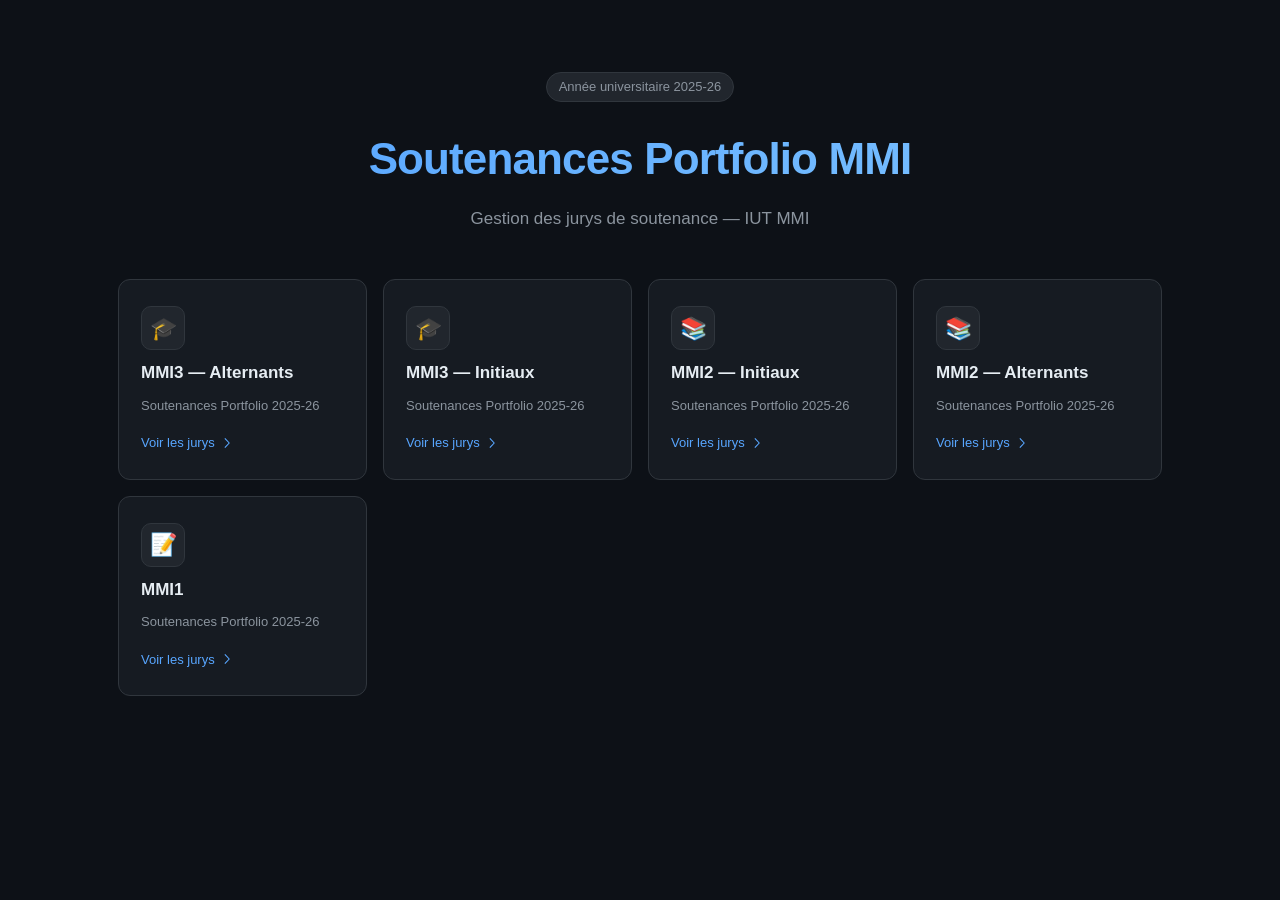
==== index.html @ 39e372f6 "feat: add MMI3 initial soutenances portfolio HTML and CSS files - Created mmi3_init.html for the MMI" ====
<!DOCTYPE html>
<html lang="fr">
<head>
<meta charset="UTF-8">
<meta name="viewport" content="width=device-width,initial-scale=1">
<title>Soutenances Portfolio MMI 2025-26</title>
<link rel="stylesheet" href="style.css">
</head>
<body>
<div class="hero">
  <div class="year-badge">Année universitaire 2025-26</div>
  <h1>Soutenances Portfolio MMI</h1>
  <p>Gestion des jurys de soutenance — IUT MMI</p>
</div>
<div class="index-grid">
  <a class="icard" href="mmi3_alt.html"><div class="icard-icon">🎓</div><h2>MMI3 — Alternants</h2><div class="icard-sub">Soutenances Portfolio 2025-26</div><div class="icard-arrow">Voir les jurys <svg width="14" height="14" viewBox="0 0 16 16" fill="currentColor"><path d="M6.22 3.22L10.94 8 6.22 12.78l.94.94L12.44 8 7.16 2.28l-.94.94z"/></svg></div></a>
  <a class="icard" href="mmi3_init.html"><div class="icard-icon">🎓</div><h2>MMI3 — Initiaux</h2><div class="icard-sub">Soutenances Portfolio 2025-26</div><div class="icard-arrow">Voir les jurys <svg width="14" height="14" viewBox="0 0 16 16" fill="currentColor"><path d="M6.22 3.22L10.94 8 6.22 12.78l.94.94L12.44 8 7.16 2.28l-.94.94z"/></svg></div></a>
  <a class="icard" href="mmi2_init.html"><div class="icard-icon">📚</div><h2>MMI2 — Initiaux</h2><div class="icard-sub">Soutenances Portfolio 2025-26</div><div class="icard-arrow">Voir les jurys <svg width="14" height="14" viewBox="0 0 16 16" fill="currentColor"><path d="M6.22 3.22L10.94 8 6.22 12.78l.94.94L12.44 8 7.16 2.28l-.94.94z"/></svg></div></a>
  <a class="icard" href="mmi2_alt.html"><div class="icard-icon">📚</div><h2>MMI2 — Alternants</h2><div class="icard-sub">Soutenances Portfolio 2025-26</div><div class="icard-arrow">Voir les jurys <svg width="14" height="14" viewBox="0 0 16 16" fill="currentColor"><path d="M6.22 3.22L10.94 8 6.22 12.78l.94.94L12.44 8 7.16 2.28l-.94.94z"/></svg></div></a>
  <a class="icard" href="mmi1.html"><div class="icard-icon">📝</div><h2>MMI1</h2><div class="icard-sub">Soutenances Portfolio 2025-26</div><div class="icard-arrow">Voir les jurys <svg width="14" height="14" viewBox="0 0 16 16" fill="currentColor"><path d="M6.22 3.22L10.94 8 6.22 12.78l.94.94L12.44 8 7.16 2.28l-.94.94z"/></svg></div></a>
</div>
<script src="app.js"></script>
</body>
</html>
---- style.css ----
:root{
  --bg:#0d1117;--surface:#161b22;--surface2:#21262d;--surface3:#2d333b;
  --border:#30363d;--accent:#58a6ff;--accent2:#79c0ff;
  --text:#e6edf3;--sub:#8b949e;--muted:#6e7681;
  --green:#3fb950;--green-bg:rgba(63,185,80,.15);--blue-bg:rgba(88,166,255,.15);
  --r:12px;--shadow:0 4px 20px rgba(0,0,0,.55);
}
*,::before,::after{box-sizing:border-box;margin:0;padding:0}
body{font-family:-apple-system,BlinkMacSystemFont,'Segoe UI',Roboto,sans-serif;
  background:var(--bg);color:var(--text);min-height:100vh;line-height:1.5}
a{text-decoration:none;color:inherit}

/* NAV */
.nav{position:sticky;top:0;z-index:100;background:rgba(13,17,23,.9);
  backdrop-filter:blur(12px);-webkit-backdrop-filter:blur(12px);
  border-bottom:1px solid var(--border);padding:0 28px;height:56px;
  display:flex;align-items:center;gap:16px}
.nav-back{display:flex;align-items:center;gap:6px;color:var(--accent);
  font-size:14px;padding:6px 12px;border-radius:6px;transition:background .15s;cursor:pointer}
.nav-back:hover{background:var(--surface2)}
.nav-back svg{width:16px;height:16px;flex-shrink:0}
.nav-title{font-weight:600;font-size:15px}
.nav-spacer{flex:1}
.pdf-btn{background:var(--accent);color:#0d1117;border:none;border-radius:6px;
  padding:7px 16px;font-size:13px;font-weight:600;cursor:pointer;
  display:flex;align-items:center;gap:7px;transition:opacity .15s}
.pdf-btn:hover{opacity:.85}
.pdf-btn svg{width:15px;height:15px;flex-shrink:0}
.save-btn{background:var(--surface2);color:var(--accent);border:1px solid var(--accent);
  border-radius:6px;padding:7px 16px;font-size:13px;font-weight:600;cursor:pointer;
  display:flex;align-items:center;gap:7px;transition:all .15s}
.save-btn:hover{background:var(--accent);color:#0d1117}
.save-btn svg{width:15px;height:15px;flex-shrink:0}

/* HERO */
.hero{padding:72px 28px 40px;text-align:center;max-width:860px;margin:0 auto}
.hero h1{font-size:clamp(26px,5vw,44px);font-weight:800;letter-spacing:-.02em;
  background:linear-gradient(135deg,var(--accent) 0%,var(--accent2) 100%);
  -webkit-background-clip:text;-webkit-text-fill-color:transparent;background-clip:text;
  margin-bottom:14px}
.hero p{color:var(--sub);font-size:17px;max-width:480px;margin:0 auto}
.year-badge{display:inline-block;margin-bottom:24px;padding:4px 12px;
  border-radius:20px;background:var(--surface2);border:1px solid var(--border);
  font-size:13px;color:var(--sub)}

/* INDEX GRID */
.index-grid{display:grid;grid-template-columns:repeat(auto-fill,minmax(220px,1fr));
  gap:16px;padding:8px 28px 80px;max-width:1100px;margin:0 auto}
.icard{background:var(--surface);border:1px solid var(--border);border-radius:var(--r);
  padding:26px 22px;display:flex;flex-direction:column;gap:10px;
  transition:all .2s;position:relative;overflow:hidden;cursor:pointer}
.icard::after{content:'';position:absolute;top:0;left:0;right:0;height:3px;
  background:linear-gradient(90deg,var(--accent),var(--accent2));opacity:0;transition:opacity .2s}
.icard:hover{background:var(--surface2);border-color:var(--accent);
  transform:translateY(-3px);box-shadow:var(--shadow)}
.icard:hover::after{opacity:1}
.icard-icon{width:44px;height:44px;border-radius:10px;background:var(--surface2);
  border:1px solid var(--border);display:flex;align-items:center;justify-content:center;font-size:22px}
.icard h2{font-size:17px;font-weight:700}
.icard-sub{color:var(--sub);font-size:13px}
.icard-arrow{margin-top:8px;color:var(--accent);font-size:13px;
  display:flex;align-items:center;gap:4px;font-weight:500}

/* PAGE HEADER */
.phdr{padding:36px 28px 20px;max-width:1400px;margin:0 auto}
.phdr h1{font-size:26px;font-weight:700;margin-bottom:4px}
.phdr-sub{color:var(--sub);font-size:14px}

/* SECTION */
.section{max-width:1400px;margin:0 auto 48px;padding:0 28px}
.sec-date{display:flex;align-items:center;gap:14px;margin-bottom:20px;padding-top:8px}
.sec-date h2{font-size:17px;font-weight:600;color:var(--accent);white-space:nowrap}
.sec-date::after{content:'';flex:1;height:1px;background:var(--border)}

/* JURY GRID */
.jgrid{display:grid;grid-template-columns:repeat(auto-fill,minmax(290px,1fr));gap:14px}

/* JURY CARD */
.jcard{background:var(--surface);border:1px solid var(--border);
  border-radius:var(--r);overflow:hidden}
.jcard-hdr{padding:12px 16px;background:var(--surface2);
  border-bottom:1px solid var(--border);display:flex;align-items:center;justify-content:space-between}
.jury-name{font-weight:700;font-size:14px;color:var(--text)}
.jury-date{font-size:12px;color:var(--sub)}
.jcard-meta{padding:10px 14px;border-bottom:1px solid var(--border);
  display:flex;flex-direction:column;gap:7px}
.mrow{display:flex;align-items:center;gap:8px;font-size:12px}
.mlbl{color:var(--muted);width:82px;flex-shrink:0;font-size:11px;
  text-transform:uppercase;letter-spacing:.4px}
.mval{color:var(--sub);font-style:italic}

/* SELECT */
.tselect{flex:1;background:var(--surface2);border:1px solid var(--border);
  border-radius:6px;color:var(--text);padding:5px 8px;font-size:12px;
  cursor:pointer;transition:border-color .15s;font-family:inherit}
.tselect:hover,.tselect:focus{border-color:var(--accent);outline:none}
.tselect option{background:var(--surface2);color:var(--text)}
.tselect.filled{border-color:rgba(88,166,255,.4);color:var(--accent2)}

/* STUDENTS TABLE */
.stable{width:100%;border-collapse:collapse;font-size:12.5px}
.stable th{padding:7px 12px;text-align:left;font-size:10.5px;font-weight:600;
  text-transform:uppercase;letter-spacing:.5px;color:var(--muted);
  background:var(--surface2);border-bottom:1px solid var(--border)}
.stable td{padding:7px 12px;border-bottom:1px solid rgba(48,54,61,.6)}
.stable tr:last-child td{border-bottom:none}
.stable tr:hover td{background:rgba(33,38,45,.5)}
.sname{font-weight:500}
.sname-empty{color:var(--muted);font-style:italic}
.badge{display:inline-block;padding:1px 7px;border-radius:4px;font-size:11px;font-weight:500}
.badge-crea{background:var(--blue-bg);color:var(--accent2)}
.badge-dweb{background:var(--green-bg);color:var(--green)}
.badge-other{background:var(--surface3);color:var(--sub)}
.badge-empty{color:var(--muted)}

/* GITHUB BUTTON */
.gh-btn{background:var(--surface2);color:var(--sub);border:1px solid var(--border);
  border-radius:6px;padding:7px 14px;font-size:13px;font-weight:600;cursor:pointer;
  display:flex;align-items:center;gap:7px;transition:all .15s}
.gh-btn:hover{border-color:var(--accent);color:var(--accent)}
.gh-btn--active{border-color:#3fb950;color:#3fb950}
.gh-btn--active:hover{background:rgba(63,185,80,.1)}

/* GITHUB MODAL */
.gh-modal-overlay{position:fixed;inset:0;background:rgba(0,0,0,.6);
  backdrop-filter:blur(4px);z-index:500;display:flex;align-items:center;
  justify-content:center;opacity:0;pointer-events:none;transition:opacity .2s}
.gh-modal-overlay.open{opacity:1;pointer-events:all}
.gh-modal{background:var(--surface);border:1px solid var(--border);border-radius:var(--r);
  width:min(520px,92vw);box-shadow:0 20px 60px rgba(0,0,0,.7);
  transform:translateY(16px);transition:transform .2s}
.gh-modal-overlay.open .gh-modal{transform:translateY(0)}
.gh-modal-hdr{padding:16px 20px;border-bottom:1px solid var(--border);
  display:flex;align-items:center;justify-content:space-between;
  font-weight:600;font-size:15px}
.gh-modal-close{background:none;border:none;color:var(--muted);cursor:pointer;
  font-size:16px;line-height:1;padding:4px 6px;border-radius:4px;transition:all .15s}
.gh-modal-close:hover{background:var(--surface2);color:var(--text)}
.gh-modal-body{padding:20px}
.gh-modal-desc{font-size:13px;color:var(--sub);margin-bottom:18px;line-height:1.6}
.gh-modal-desc code{background:var(--surface2);border:1px solid var(--border);
  border-radius:4px;padding:1px 6px;font-size:12px;color:var(--accent2)}
.gh-modal-desc strong{color:var(--text)}
.gh-form-group{display:flex;flex-direction:column;gap:6px;margin-bottom:14px}
.gh-form-row{display:grid;grid-template-columns:1fr 1fr;gap:12px}
.gh-label{font-size:12px;font-weight:600;color:var(--sub);text-transform:uppercase;letter-spacing:.4px}
.gh-hint{font-size:11px;font-weight:400;color:var(--muted);text-transform:none;letter-spacing:0}
.gh-input{background:var(--surface2);border:1px solid var(--border);border-radius:6px;
  color:var(--text);padding:8px 12px;font-size:13px;font-family:inherit;
  transition:border-color .15s;width:100%}
.gh-input:focus{outline:none;border-color:var(--accent)}
.gh-input::placeholder{color:var(--muted)}
.gh-status{margin-top:4px;padding:10px 14px;border-radius:6px;font-size:13px}
.gh-status--success{background:var(--green-bg);color:var(--green);border:1px solid rgba(63,185,80,.3)}
.gh-status--error{background:rgba(248,81,73,.12);color:#f85149;border:1px solid rgba(248,81,73,.3)}
.gh-status--info{background:var(--blue-bg);color:var(--accent);border:1px solid rgba(88,166,255,.3)}
.gh-modal-footer{padding:14px 20px;border-top:1px solid var(--border);
  display:flex;align-items:center;gap:10px}
.gh-btn-save{background:var(--accent);color:#0d1117;border:none;border-radius:6px;
  padding:8px 18px;font-size:13px;font-weight:600;cursor:pointer;transition:opacity .15s}
.gh-btn-save:hover{opacity:.85}
.gh-btn-test{background:var(--surface2);color:var(--text);border:1px solid var(--border);
  border-radius:6px;padding:8px 14px;font-size:13px;font-weight:500;cursor:pointer;transition:all .15s}
.gh-btn-test:hover{border-color:var(--accent);color:var(--accent)}
.gh-btn-clear{background:none;color:var(--muted);border:1px solid transparent;
  border-radius:6px;padding:8px 12px;font-size:13px;cursor:pointer;transition:all .15s}
.gh-btn-clear:hover{color:#f85149;border-color:rgba(248,81,73,.4)}

/* TOAST */
.toast{position:fixed;bottom:24px;right:24px;background:var(--surface2);
  border:1px solid var(--border);border-radius:8px;padding:12px 20px;
  font-size:13px;color:var(--text);box-shadow:var(--shadow);
  opacity:0;transform:translateY(8px);transition:all .3s;pointer-events:none;z-index:999}
.toast.show{opacity:1;transform:translateY(0)}

/* print-value spans (hidden in screen, shown in print) */
.print-val{display:none}

/* ── PRINT ── */
@media print{
  @page{size:A4 landscape;margin:12mm 10mm}

  body{background:#fff !important;color:#000 !important;font-size:10pt}
  .nav,.pdf-btn,.save-btn,.gh-btn,.gh-modal-overlay,.toast{display:none !important}
  .phdr{padding:0 0 8pt;page-break-after:avoid}
  .phdr h1{font-size:14pt;color:#000;font-weight:700}
  .phdr-sub{font-size:8pt;color:#555}

  .section{max-width:100%;padding:0;margin:0 0 14pt}
  .sec-date{margin-bottom:8pt;padding-top:4pt}
  .sec-date h2{font-size:11pt;color:#1a4a8a;font-weight:700}
  .sec-date::after{background:#ccc}

  .jgrid{display:grid;grid-template-columns:repeat(3,1fr);gap:8pt}

  .jcard{border:1pt solid #ccc;border-radius:4pt;break-inside:avoid;background:#fff}
  .jcard-hdr{background:#f0f4ff;border-bottom:1pt solid #ccc;padding:5pt 8pt}
  .jury-name{font-size:10pt;font-weight:700;color:#1a4a8a}
  .jury-date{font-size:7.5pt;color:#555}

  .jcard-meta{padding:5pt 8pt;border-bottom:1pt solid #eee;gap:4pt}
  .mrow{font-size:8pt}
  .mlbl{color:#666;font-size:7.5pt;width:70pt}
  .mval{color:#333}

  /* hide select, show span with value */
  .tselect{display:none !important}
  .print-val{display:inline !important;font-size:8.5pt;font-weight:600;color:#1a4a8a}
  .print-val:empty::before{content:"—";color:#aaa;font-weight:400}

  .stable{font-size:8pt}
  .stable th{background:#f5f5f5;color:#333;padding:4pt 7pt;font-size:7pt}
  .stable td{padding:4pt 7pt;border-bottom:1pt solid #eee;color:#000}
  .stable tr:last-child td{border-bottom:none}
  .stable tr:hover td{background:none}
  .sname{font-weight:600}
  .sname-empty{color:#aaa}
  .badge{border:1pt solid #ccc;background:none;color:#333;padding:0 4pt}
  .badge-empty{color:#aaa}

  a[href]::after{content:none}
}

@media(max-width:640px){
  .index-grid{grid-template-columns:1fr 1fr}
  .jgrid{grid-template-columns:1fr}
  .nav{padding:0 16px}
  .phdr,.section{padding-left:16px;padding-right:16px}
}
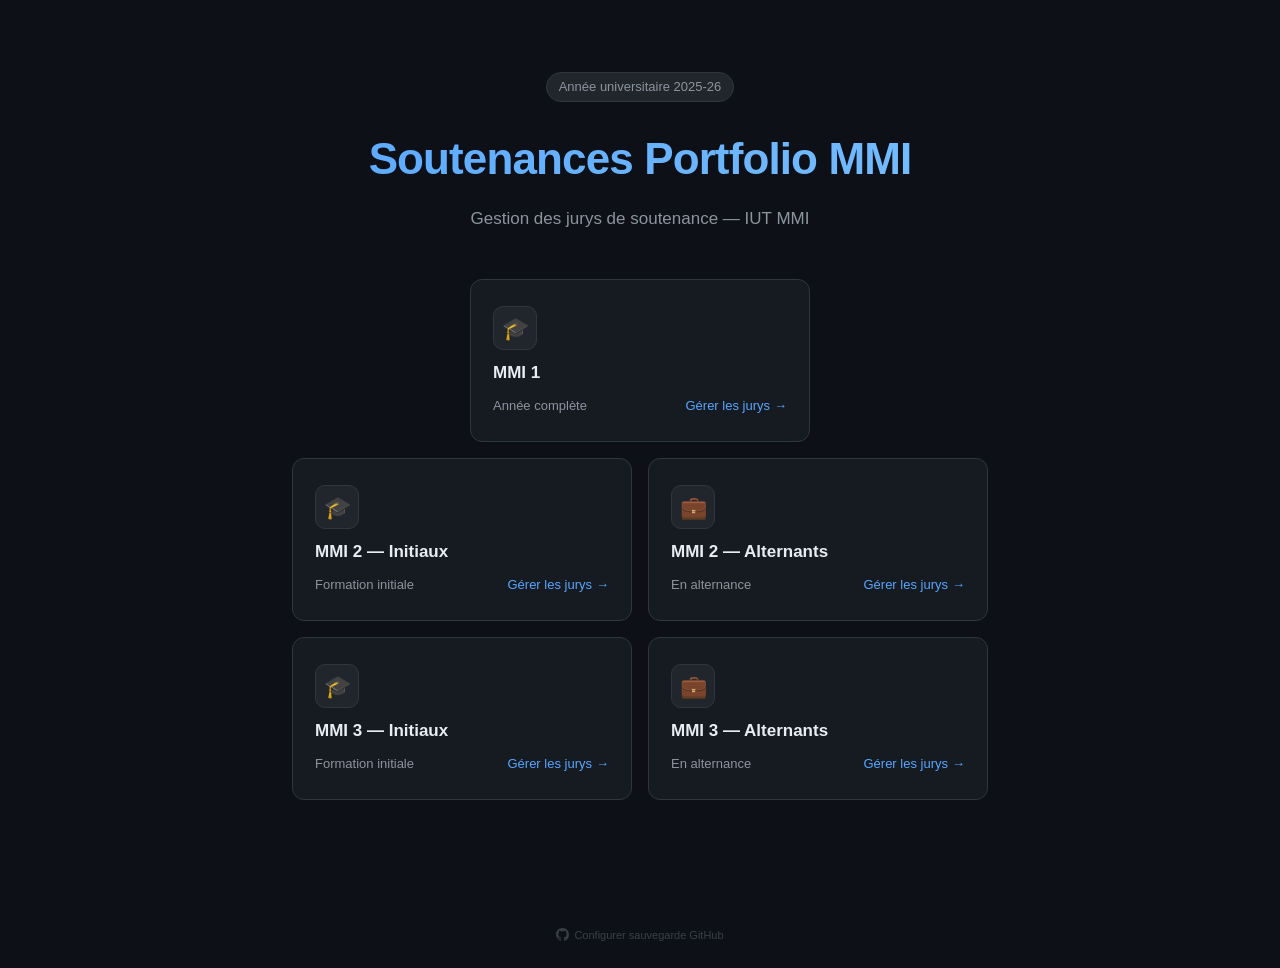
==== commit f15adf06: "feat: améliorer la mise en page de l'index avec un système de grille pour les cartes" ====
--- a/index.html
+++ b/index.html
@@ -1,24 +1,61 @@
-<!DOCTYPE html>
+<!doctype html>
 <html lang="fr">
-<head>
-<meta charset="UTF-8">
-<meta name="viewport" content="width=device-width,initial-scale=1">
-<title>Soutenances Portfolio MMI 2025-26</title>
-<link rel="stylesheet" href="style.css">
-</head>
-<body>
-<div class="hero">
-  <div class="year-badge">Année universitaire 2025-26</div>
-  <h1>Soutenances Portfolio MMI</h1>
-  <p>Gestion des jurys de soutenance — IUT MMI</p>
-</div>
-<div class="index-grid">
-  <a class="icard" href="mmi3_alt.html"><div class="icard-icon">🎓</div><h2>MMI3 — Alternants</h2><div class="icard-sub">Soutenances Portfolio 2025-26</div><div class="icard-arrow">Voir les jurys <svg width="14" height="14" viewBox="0 0 16 16" fill="currentColor"><path d="M6.22 3.22L10.94 8 6.22 12.78l.94.94L12.44 8 7.16 2.28l-.94.94z"/></svg></div></a>
-  <a class="icard" href="mmi3_init.html"><div class="icard-icon">🎓</div><h2>MMI3 — Initiaux</h2><div class="icard-sub">Soutenances Portfolio 2025-26</div><div class="icard-arrow">Voir les jurys <svg width="14" height="14" viewBox="0 0 16 16" fill="currentColor"><path d="M6.22 3.22L10.94 8 6.22 12.78l.94.94L12.44 8 7.16 2.28l-.94.94z"/></svg></div></a>
-  <a class="icard" href="mmi2_init.html"><div class="icard-icon">📚</div><h2>MMI2 — Initiaux</h2><div class="icard-sub">Soutenances Portfolio 2025-26</div><div class="icard-arrow">Voir les jurys <svg width="14" height="14" viewBox="0 0 16 16" fill="currentColor"><path d="M6.22 3.22L10.94 8 6.22 12.78l.94.94L12.44 8 7.16 2.28l-.94.94z"/></svg></div></a>
-  <a class="icard" href="mmi2_alt.html"><div class="icard-icon">📚</div><h2>MMI2 — Alternants</h2><div class="icard-sub">Soutenances Portfolio 2025-26</div><div class="icard-arrow">Voir les jurys <svg width="14" height="14" viewBox="0 0 16 16" fill="currentColor"><path d="M6.22 3.22L10.94 8 6.22 12.78l.94.94L12.44 8 7.16 2.28l-.94.94z"/></svg></div></a>
-  <a class="icard" href="mmi1.html"><div class="icard-icon">📝</div><h2>MMI1</h2><div class="icard-sub">Soutenances Portfolio 2025-26</div><div class="icard-arrow">Voir les jurys <svg width="14" height="14" viewBox="0 0 16 16" fill="currentColor"><path d="M6.22 3.22L10.94 8 6.22 12.78l.94.94L12.44 8 7.16 2.28l-.94.94z"/></svg></div></a>
-</div>
-<script src="app.js"></script>
-</body>
-</html>+  <head>
+    <meta charset="UTF-8" />
+    <meta name="viewport" content="width=device-width,initial-scale=1" />
+    <title>Soutenances Portfolio MMI 2025-26</title>
+    <link rel="stylesheet" href="style.css" />
+  </head>
+  <body>
+    <div class="hero">
+      <div class="year-badge">Année universitaire 2025-26</div>
+      <h1>Soutenances Portfolio MMI</h1>
+      <p>Gestion des jurys de soutenance — IUT MMI</p>
+    </div>
+    <div class="index-grid" style="display: block">
+      <!-- Ligne 1 : MMI 1 -->
+      <div class="index-row single">
+        <a href="mmi1.html" class="icard">
+          <div class="icard-icon">🎓</div>
+          <h2>MMI 1</h2>
+          <div class="icard-sub">Année complète</div>
+          <div class="icard-arrow">Gérer les jurys <span>→</span></div>
+        </a>
+      </div>
+
+      <!-- Ligne 2 : MMI 2 Initiaux & Alternants -->
+      <div class="index-row">
+        <a href="mmi2_init.html" class="icard">
+          <div class="icard-icon">🎓</div>
+          <h2>MMI 2 — Initiaux</h2>
+          <div class="icard-sub">Formation initiale</div>
+          <div class="icard-arrow">Gérer les jurys <span>→</span></div>
+        </a>
+        <a href="mmi2_alt.html" class="icard">
+          <div class="icard-icon">💼</div>
+          <h2>MMI 2 — Alternants</h2>
+          <div class="icard-sub">En alternance</div>
+          <div class="icard-arrow">Gérer les jurys <span>→</span></div>
+        </a>
+      </div>
+
+      <!-- Ligne 3 : MMI 3 Initiaux & Alternants -->
+      <div class="index-row">
+        <a href="mmi3_init.html" class="icard">
+          <div class="icard-icon">🎓</div>
+          <h2>MMI 3 — Initiaux</h2>
+          <div class="icard-sub">Formation initiale</div>
+          <div class="icard-arrow">Gérer les jurys <span>→</span></div>
+        </a>
+        <a href="mmi3_alt.html" class="icard">
+          <div class="icard-icon">💼</div>
+          <h2>MMI 3 — Alternants</h2>
+          <div class="icard-sub">En alternance</div>
+          <div class="icard-arrow">Gérer les jurys <span>→</span></div>
+        </a>
+      </div>
+    </div>
+
+    <script src="app.js"></script>
+  </body>
+</html>
--- a/style.css
+++ b/style.css
@@ -1,229 +1,849 @@
-:root{
-  --bg:#0d1117;--surface:#161b22;--surface2:#21262d;--surface3:#2d333b;
-  --border:#30363d;--accent:#58a6ff;--accent2:#79c0ff;
-  --text:#e6edf3;--sub:#8b949e;--muted:#6e7681;
-  --green:#3fb950;--green-bg:rgba(63,185,80,.15);--blue-bg:rgba(88,166,255,.15);
-  --r:12px;--shadow:0 4px 20px rgba(0,0,0,.55);
-}
-*,::before,::after{box-sizing:border-box;margin:0;padding:0}
-body{font-family:-apple-system,BlinkMacSystemFont,'Segoe UI',Roboto,sans-serif;
-  background:var(--bg);color:var(--text);min-height:100vh;line-height:1.5}
-a{text-decoration:none;color:inherit}
+:root {
+  --bg: #0d1117;
+  --surface: #161b22;
+  --surface2: #21262d;
+  --surface3: #2d333b;
+  --border: #30363d;
+  --accent: #58a6ff;
+  --accent2: #79c0ff;
+  --text: #e6edf3;
+  --sub: #8b949e;
+  --muted: #6e7681;
+  --green: #3fb950;
+  --green-bg: rgba(63, 185, 80, 0.15);
+  --blue-bg: rgba(88, 166, 255, 0.15);
+  --r: 12px;
+  --shadow: 0 4px 20px rgba(0, 0, 0, 0.55);
+}
+*,
+::before,
+::after {
+  box-sizing: border-box;
+  margin: 0;
+  padding: 0;
+}
+body {
+  font-family:
+    -apple-system, BlinkMacSystemFont, "Segoe UI", Roboto, sans-serif;
+  background: var(--bg);
+  color: var(--text);
+  min-height: 100vh;
+  line-height: 1.5;
+}
+a {
+  text-decoration: none;
+  color: inherit;
+}
 
 /* NAV */
-.nav{position:sticky;top:0;z-index:100;background:rgba(13,17,23,.9);
-  backdrop-filter:blur(12px);-webkit-backdrop-filter:blur(12px);
-  border-bottom:1px solid var(--border);padding:0 28px;height:56px;
-  display:flex;align-items:center;gap:16px}
-.nav-back{display:flex;align-items:center;gap:6px;color:var(--accent);
-  font-size:14px;padding:6px 12px;border-radius:6px;transition:background .15s;cursor:pointer}
-.nav-back:hover{background:var(--surface2)}
-.nav-back svg{width:16px;height:16px;flex-shrink:0}
-.nav-title{font-weight:600;font-size:15px}
-.nav-spacer{flex:1}
-.pdf-btn{background:var(--accent);color:#0d1117;border:none;border-radius:6px;
-  padding:7px 16px;font-size:13px;font-weight:600;cursor:pointer;
-  display:flex;align-items:center;gap:7px;transition:opacity .15s}
-.pdf-btn:hover{opacity:.85}
-.pdf-btn svg{width:15px;height:15px;flex-shrink:0}
-.save-btn{background:var(--surface2);color:var(--accent);border:1px solid var(--accent);
-  border-radius:6px;padding:7px 16px;font-size:13px;font-weight:600;cursor:pointer;
-  display:flex;align-items:center;gap:7px;transition:all .15s}
-.save-btn:hover{background:var(--accent);color:#0d1117}
-.save-btn svg{width:15px;height:15px;flex-shrink:0}
+.nav {
+  position: sticky;
+  top: 0;
+  z-index: 100;
+  background: rgba(13, 17, 23, 0.9);
+  backdrop-filter: blur(12px);
+  -webkit-backdrop-filter: blur(12px);
+  border-bottom: 1px solid var(--border);
+  padding: 0 28px;
+  height: 56px;
+  display: flex;
+  align-items: center;
+  gap: 16px;
+}
+.nav-back {
+  display: flex;
+  align-items: center;
+  gap: 6px;
+  color: var(--accent);
+  font-size: 14px;
+  padding: 6px 12px;
+  border-radius: 6px;
+  transition: background 0.15s;
+  cursor: pointer;
+}
+.nav-back:hover {
+  background: var(--surface2);
+}
+.nav-back svg {
+  width: 16px;
+  height: 16px;
+  flex-shrink: 0;
+}
+.nav-title {
+  font-weight: 600;
+  font-size: 15px;
+}
+.nav-spacer {
+  flex: 1;
+}
+.pdf-btn {
+  background: var(--accent);
+  color: #0d1117;
+  border: none;
+  border-radius: 6px;
+  padding: 7px 16px;
+  font-size: 13px;
+  font-weight: 600;
+  cursor: pointer;
+  display: flex;
+  align-items: center;
+  gap: 7px;
+  transition: opacity 0.15s;
+}
+.pdf-btn:hover {
+  opacity: 0.85;
+}
+.pdf-btn svg {
+  width: 15px;
+  height: 15px;
+  flex-shrink: 0;
+}
+.save-btn {
+  background: var(--surface2);
+  color: var(--accent);
+  border: 1px solid var(--accent);
+  border-radius: 6px;
+  padding: 7px 16px;
+  font-size: 13px;
+  font-weight: 600;
+  cursor: pointer;
+  display: flex;
+  align-items: center;
+  gap: 7px;
+  transition: all 0.15s;
+}
+.save-btn:hover {
+  background: var(--accent);
+  color: #0d1117;
+}
+.save-btn svg {
+  width: 15px;
+  height: 15px;
+  flex-shrink: 0;
+}
 
 /* HERO */
-.hero{padding:72px 28px 40px;text-align:center;max-width:860px;margin:0 auto}
-.hero h1{font-size:clamp(26px,5vw,44px);font-weight:800;letter-spacing:-.02em;
-  background:linear-gradient(135deg,var(--accent) 0%,var(--accent2) 100%);
-  -webkit-background-clip:text;-webkit-text-fill-color:transparent;background-clip:text;
-  margin-bottom:14px}
-.hero p{color:var(--sub);font-size:17px;max-width:480px;margin:0 auto}
-.year-badge{display:inline-block;margin-bottom:24px;padding:4px 12px;
-  border-radius:20px;background:var(--surface2);border:1px solid var(--border);
-  font-size:13px;color:var(--sub)}
+.hero {
+  padding: 72px 28px 40px;
+  text-align: center;
+  max-width: 860px;
+  margin: 0 auto;
+}
+.hero h1 {
+  font-size: clamp(26px, 5vw, 44px);
+  font-weight: 800;
+  letter-spacing: -0.02em;
+  background: linear-gradient(135deg, var(--accent) 0%, var(--accent2) 100%);
+  -webkit-background-clip: text;
+  -webkit-text-fill-color: transparent;
+  background-clip: text;
+  margin-bottom: 14px;
+}
+.hero p {
+  color: var(--sub);
+  font-size: 17px;
+  max-width: 480px;
+  margin: 0 auto;
+}
+.year-badge {
+  display: inline-block;
+  margin-bottom: 24px;
+  padding: 4px 12px;
+  border-radius: 20px;
+  background: var(--surface2);
+  border: 1px solid var(--border);
+  font-size: 13px;
+  color: var(--sub);
+}
 
 /* INDEX GRID */
-.index-grid{display:grid;grid-template-columns:repeat(auto-fill,minmax(220px,1fr));
-  gap:16px;padding:8px 28px 80px;max-width:1100px;margin:0 auto}
-.icard{background:var(--surface);border:1px solid var(--border);border-radius:var(--r);
-  padding:26px 22px;display:flex;flex-direction:column;gap:10px;
-  transition:all .2s;position:relative;overflow:hidden;cursor:pointer}
-.icard::after{content:'';position:absolute;top:0;left:0;right:0;height:3px;
-  background:linear-gradient(90deg,var(--accent),var(--accent2));opacity:0;transition:opacity .2s}
-.icard:hover{background:var(--surface2);border-color:var(--accent);
-  transform:translateY(-3px);box-shadow:var(--shadow)}
-.icard:hover::after{opacity:1}
-.icard-icon{width:44px;height:44px;border-radius:10px;background:var(--surface2);
-  border:1px solid var(--border);display:flex;align-items:center;justify-content:center;font-size:22px}
-.icard h2{font-size:17px;font-weight:700}
-.icard-sub{color:var(--sub);font-size:13px}
-.icard-arrow{margin-top:8px;color:var(--accent);font-size:13px;
-  display:flex;align-items:center;gap:4px;font-weight:500}
+.index-grid {
+  display: grid;
+  grid-template-columns: repeat(auto-fill, minmax(220px, 1fr));
+  gap: 16px;
+  padding: 8px 28px 80px;
+  max-width: 1100px;
+  margin: 0 auto;
+}
+.index-row {
+  display: grid;
+  grid-template-columns: repeat(auto-fit, minmax(220px, 340px));
+  justify-content: center;
+  gap: 16px;
+  margin-bottom: 16px;
+}
+.index-row.single {
+  grid-template-columns: minmax(220px, 340px);
+}
+.icard {
+  background: var(--surface);
+  border: 1px solid var(--border);
+  border-radius: var(--r);
+  padding: 26px 22px;
+  display: flex;
+  flex-direction: column;
+  gap: 10px;
+  transition: all 0.2s;
+  position: relative;
+  overflow: hidden;
+  cursor: pointer;
+}
+.icard::after {
+  content: "";
+  position: absolute;
+  top: 0;
+  left: 0;
+  right: 0;
+  height: 3px;
+  background: linear-gradient(90deg, var(--accent), var(--accent2));
+  opacity: 0;
+  transition: opacity 0.2s;
+}
+.icard:hover {
+  background: var(--surface2);
+  border-color: var(--accent);
+  transform: translateY(-3px);
+  box-shadow: var(--shadow);
+}
+.icard:hover::after {
+  opacity: 1;
+}
+.icard-icon {
+  width: 44px;
+  height: 44px;
+  border-radius: 10px;
+  background: var(--surface2);
+  border: 1px solid var(--border);
+  display: flex;
+  align-items: center;
+  justify-content: center;
+  font-size: 22px;
+}
+.icard h2 {
+  font-size: 17px;
+  font-weight: 700;
+}
+.icard-sub {
+  color: var(--sub);
+  font-size: 13px;
+}
+.icard-arrow {
+  position: absolute;
+  bottom: 26px;
+  right: 22px;
+  color: var(--accent);
+  font-size: 13px;
+  display: flex;
+  align-items: center;
+  gap: 4px;
+  font-weight: 500;
+}
 
 /* PAGE HEADER */
-.phdr{padding:36px 28px 20px;max-width:1400px;margin:0 auto}
-.phdr h1{font-size:26px;font-weight:700;margin-bottom:4px}
-.phdr-sub{color:var(--sub);font-size:14px}
+.phdr {
+  padding: 36px 28px 20px;
+  max-width: 1400px;
+  margin: 0 auto;
+}
+.phdr h1 {
+  font-size: 26px;
+  font-weight: 700;
+  margin-bottom: 4px;
+}
+.phdr-sub {
+  color: var(--sub);
+  font-size: 14px;
+}
 
 /* SECTION */
-.section{max-width:1400px;margin:0 auto 48px;padding:0 28px}
-.sec-date{display:flex;align-items:center;gap:14px;margin-bottom:20px;padding-top:8px}
-.sec-date h2{font-size:17px;font-weight:600;color:var(--accent);white-space:nowrap}
-.sec-date::after{content:'';flex:1;height:1px;background:var(--border)}
+.section {
+  max-width: 1400px;
+  margin: 0 auto 48px;
+  padding: 0 28px;
+}
+.sec-date {
+  display: flex;
+  align-items: center;
+  gap: 14px;
+  margin-bottom: 20px;
+  padding-top: 8px;
+}
+.sec-date h2 {
+  font-size: 17px;
+  font-weight: 600;
+  color: var(--accent);
+  white-space: nowrap;
+}
+.sec-date::after {
+  content: "";
+  flex: 1;
+  height: 1px;
+  background: var(--border);
+}
 
 /* JURY GRID */
-.jgrid{display:grid;grid-template-columns:repeat(auto-fill,minmax(290px,1fr));gap:14px}
+.jgrid {
+  display: grid;
+  grid-template-columns: repeat(auto-fill, minmax(290px, 1fr));
+  gap: 14px;
+}
 
 /* JURY CARD */
-.jcard{background:var(--surface);border:1px solid var(--border);
-  border-radius:var(--r);overflow:hidden}
-.jcard-hdr{padding:12px 16px;background:var(--surface2);
-  border-bottom:1px solid var(--border);display:flex;align-items:center;justify-content:space-between}
-.jury-name{font-weight:700;font-size:14px;color:var(--text)}
-.jury-date{font-size:12px;color:var(--sub)}
-.jcard-meta{padding:10px 14px;border-bottom:1px solid var(--border);
-  display:flex;flex-direction:column;gap:7px}
-.mrow{display:flex;align-items:center;gap:8px;font-size:12px}
-.mlbl{color:var(--muted);width:82px;flex-shrink:0;font-size:11px;
-  text-transform:uppercase;letter-spacing:.4px}
-.mval{color:var(--sub);font-style:italic}
+.jcard {
+  background: var(--surface);
+  border: 1px solid var(--border);
+  border-radius: var(--r);
+  overflow: hidden;
+}
+.jcard-hdr {
+  padding: 12px 16px;
+  background: var(--surface2);
+  border-bottom: 1px solid var(--border);
+  display: flex;
+  align-items: center;
+  justify-content: space-between;
+}
+.jury-name {
+  font-weight: 700;
+  font-size: 14px;
+  color: var(--text);
+}
+.jury-date {
+  font-size: 12px;
+  color: var(--sub);
+}
+.jcard-meta {
+  padding: 10px 14px;
+  border-bottom: 1px solid var(--border);
+  display: flex;
+  flex-direction: column;
+  gap: 7px;
+}
+.mrow {
+  display: flex;
+  align-items: center;
+  gap: 8px;
+  font-size: 12px;
+}
+.mlbl {
+  color: var(--muted);
+  width: 82px;
+  flex-shrink: 0;
+  font-size: 11px;
+  text-transform: uppercase;
+  letter-spacing: 0.4px;
+}
+.mval {
+  color: var(--sub);
+  font-style: italic;
+}
 
 /* SELECT */
-.tselect{flex:1;background:var(--surface2);border:1px solid var(--border);
-  border-radius:6px;color:var(--text);padding:5px 8px;font-size:12px;
-  cursor:pointer;transition:border-color .15s;font-family:inherit}
-.tselect:hover,.tselect:focus{border-color:var(--accent);outline:none}
-.tselect option{background:var(--surface2);color:var(--text)}
-.tselect.filled{border-color:rgba(88,166,255,.4);color:var(--accent2)}
+.tselect {
+  flex: 1;
+  background: var(--surface2);
+  border: 1px solid var(--border);
+  border-radius: 6px;
+  color: var(--text);
+  padding: 5px 8px;
+  font-size: 12px;
+  cursor: pointer;
+  transition: border-color 0.15s;
+  font-family: inherit;
+}
+.tselect:hover,
+.tselect:focus {
+  border-color: var(--accent);
+  outline: none;
+}
+.tselect option {
+  background: var(--surface2);
+  color: var(--text);
+}
+.tselect.filled {
+  border-color: rgba(88, 166, 255, 0.4);
+  color: var(--accent2);
+}
 
 /* STUDENTS TABLE */
-.stable{width:100%;border-collapse:collapse;font-size:12.5px}
-.stable th{padding:7px 12px;text-align:left;font-size:10.5px;font-weight:600;
-  text-transform:uppercase;letter-spacing:.5px;color:var(--muted);
-  background:var(--surface2);border-bottom:1px solid var(--border)}
-.stable td{padding:7px 12px;border-bottom:1px solid rgba(48,54,61,.6)}
-.stable tr:last-child td{border-bottom:none}
-.stable tr:hover td{background:rgba(33,38,45,.5)}
-.sname{font-weight:500}
-.sname-empty{color:var(--muted);font-style:italic}
-.badge{display:inline-block;padding:1px 7px;border-radius:4px;font-size:11px;font-weight:500}
-.badge-crea{background:var(--blue-bg);color:var(--accent2)}
-.badge-dweb{background:var(--green-bg);color:var(--green)}
-.badge-other{background:var(--surface3);color:var(--sub)}
-.badge-empty{color:var(--muted)}
-
-/* GITHUB BUTTON */
-.gh-btn{background:var(--surface2);color:var(--sub);border:1px solid var(--border);
-  border-radius:6px;padding:7px 14px;font-size:13px;font-weight:600;cursor:pointer;
-  display:flex;align-items:center;gap:7px;transition:all .15s}
-.gh-btn:hover{border-color:var(--accent);color:var(--accent)}
-.gh-btn--active{border-color:#3fb950;color:#3fb950}
-.gh-btn--active:hover{background:rgba(63,185,80,.1)}
+.stable {
+  width: 100%;
+  border-collapse: collapse;
+  font-size: 12.5px;
+}
+.stable th {
+  padding: 7px 12px;
+  text-align: left;
+  font-size: 10.5px;
+  font-weight: 600;
+  text-transform: uppercase;
+  letter-spacing: 0.5px;
+  color: var(--muted);
+  background: var(--surface2);
+  border-bottom: 1px solid var(--border);
+}
+.stable td {
+  padding: 7px 12px;
+  border-bottom: 1px solid rgba(48, 54, 61, 0.6);
+}
+.stable tr:last-child td {
+  border-bottom: none;
+}
+.stable tr:hover td {
+  background: rgba(33, 38, 45, 0.5);
+}
+.sname {
+  font-weight: 500;
+}
+.sname-empty {
+  color: var(--muted);
+  font-style: italic;
+}
+.badge {
+  display: inline-block;
+  padding: 1px 7px;
+  border-radius: 4px;
+  font-size: 11px;
+  font-weight: 500;
+}
+.badge-crea {
+  background: var(--blue-bg);
+  color: var(--accent2);
+}
+.badge-dweb {
+  background: var(--green-bg);
+  color: var(--green);
+}
+.badge-other {
+  background: var(--surface3);
+  color: var(--sub);
+}
+.badge-empty {
+  color: var(--muted);
+}
+
+/* GITHUB FOOTER LINK */
+.gh-footer {
+  text-align: center;
+  padding: 28px 0 20px;
+}
+.gh-footer-link {
+  background: none;
+  border: none;
+  color: var(--muted);
+  font-size: 11px;
+  cursor: pointer;
+  display: inline-flex;
+  align-items: center;
+  gap: 5px;
+  opacity: 0.45;
+  transition: opacity 0.2s;
+  font-family: inherit;
+}
+.gh-footer-link:hover {
+  opacity: 1;
+}
+.gh-footer-link--active {
+  color: var(--green);
+  opacity: 0.55;
+}
+.gh-footer-link--active:hover {
+  opacity: 1;
+}
 
 /* GITHUB MODAL */
-.gh-modal-overlay{position:fixed;inset:0;background:rgba(0,0,0,.6);
-  backdrop-filter:blur(4px);z-index:500;display:flex;align-items:center;
-  justify-content:center;opacity:0;pointer-events:none;transition:opacity .2s}
-.gh-modal-overlay.open{opacity:1;pointer-events:all}
-.gh-modal{background:var(--surface);border:1px solid var(--border);border-radius:var(--r);
-  width:min(520px,92vw);box-shadow:0 20px 60px rgba(0,0,0,.7);
-  transform:translateY(16px);transition:transform .2s}
-.gh-modal-overlay.open .gh-modal{transform:translateY(0)}
-.gh-modal-hdr{padding:16px 20px;border-bottom:1px solid var(--border);
-  display:flex;align-items:center;justify-content:space-between;
-  font-weight:600;font-size:15px}
-.gh-modal-close{background:none;border:none;color:var(--muted);cursor:pointer;
-  font-size:16px;line-height:1;padding:4px 6px;border-radius:4px;transition:all .15s}
-.gh-modal-close:hover{background:var(--surface2);color:var(--text)}
-.gh-modal-body{padding:20px}
-.gh-modal-desc{font-size:13px;color:var(--sub);margin-bottom:18px;line-height:1.6}
-.gh-modal-desc code{background:var(--surface2);border:1px solid var(--border);
-  border-radius:4px;padding:1px 6px;font-size:12px;color:var(--accent2)}
-.gh-modal-desc strong{color:var(--text)}
-.gh-form-group{display:flex;flex-direction:column;gap:6px;margin-bottom:14px}
-.gh-form-row{display:grid;grid-template-columns:1fr 1fr;gap:12px}
-.gh-label{font-size:12px;font-weight:600;color:var(--sub);text-transform:uppercase;letter-spacing:.4px}
-.gh-hint{font-size:11px;font-weight:400;color:var(--muted);text-transform:none;letter-spacing:0}
-.gh-input{background:var(--surface2);border:1px solid var(--border);border-radius:6px;
-  color:var(--text);padding:8px 12px;font-size:13px;font-family:inherit;
-  transition:border-color .15s;width:100%}
-.gh-input:focus{outline:none;border-color:var(--accent)}
-.gh-input::placeholder{color:var(--muted)}
-.gh-status{margin-top:4px;padding:10px 14px;border-radius:6px;font-size:13px}
-.gh-status--success{background:var(--green-bg);color:var(--green);border:1px solid rgba(63,185,80,.3)}
-.gh-status--error{background:rgba(248,81,73,.12);color:#f85149;border:1px solid rgba(248,81,73,.3)}
-.gh-status--info{background:var(--blue-bg);color:var(--accent);border:1px solid rgba(88,166,255,.3)}
-.gh-modal-footer{padding:14px 20px;border-top:1px solid var(--border);
-  display:flex;align-items:center;gap:10px}
-.gh-btn-save{background:var(--accent);color:#0d1117;border:none;border-radius:6px;
-  padding:8px 18px;font-size:13px;font-weight:600;cursor:pointer;transition:opacity .15s}
-.gh-btn-save:hover{opacity:.85}
-.gh-btn-test{background:var(--surface2);color:var(--text);border:1px solid var(--border);
-  border-radius:6px;padding:8px 14px;font-size:13px;font-weight:500;cursor:pointer;transition:all .15s}
-.gh-btn-test:hover{border-color:var(--accent);color:var(--accent)}
-.gh-btn-clear{background:none;color:var(--muted);border:1px solid transparent;
-  border-radius:6px;padding:8px 12px;font-size:13px;cursor:pointer;transition:all .15s}
-.gh-btn-clear:hover{color:#f85149;border-color:rgba(248,81,73,.4)}
+.gh-modal-overlay {
+  position: fixed;
+  inset: 0;
+  background: rgba(0, 0, 0, 0.6);
+  backdrop-filter: blur(4px);
+  z-index: 500;
+  display: flex;
+  align-items: center;
+  justify-content: center;
+  opacity: 0;
+  pointer-events: none;
+  transition: opacity 0.2s;
+}
+.gh-modal-overlay.open {
+  opacity: 1;
+  pointer-events: all;
+}
+.gh-modal {
+  background: var(--surface);
+  border: 1px solid var(--border);
+  border-radius: var(--r);
+  width: min(520px, 92vw);
+  box-shadow: 0 20px 60px rgba(0, 0, 0, 0.7);
+  transform: translateY(16px);
+  transition: transform 0.2s;
+}
+.gh-modal-overlay.open .gh-modal {
+  transform: translateY(0);
+}
+.gh-modal-hdr {
+  padding: 16px 20px;
+  border-bottom: 1px solid var(--border);
+  display: flex;
+  align-items: center;
+  justify-content: space-between;
+  font-weight: 600;
+  font-size: 15px;
+}
+.gh-modal-close {
+  background: none;
+  border: none;
+  color: var(--muted);
+  cursor: pointer;
+  font-size: 16px;
+  line-height: 1;
+  padding: 4px 6px;
+  border-radius: 4px;
+  transition: all 0.15s;
+}
+.gh-modal-close:hover {
+  background: var(--surface2);
+  color: var(--text);
+}
+.gh-modal-body {
+  padding: 20px;
+}
+.gh-modal-desc {
+  font-size: 13px;
+  color: var(--sub);
+  margin-bottom: 18px;
+  line-height: 1.6;
+}
+.gh-modal-desc code {
+  background: var(--surface2);
+  border: 1px solid var(--border);
+  border-radius: 4px;
+  padding: 1px 6px;
+  font-size: 12px;
+  color: var(--accent2);
+}
+.gh-modal-desc strong {
+  color: var(--text);
+}
+.gh-form-group {
+  display: flex;
+  flex-direction: column;
+  gap: 6px;
+  margin-bottom: 14px;
+}
+.gh-form-row {
+  display: grid;
+  grid-template-columns: 1fr 1fr;
+  gap: 12px;
+}
+.gh-label {
+  font-size: 12px;
+  font-weight: 600;
+  color: var(--sub);
+  text-transform: uppercase;
+  letter-spacing: 0.4px;
+}
+.gh-hint {
+  font-size: 11px;
+  font-weight: 400;
+  color: var(--muted);
+  text-transform: none;
+  letter-spacing: 0;
+}
+.gh-input {
+  background: var(--surface2);
+  border: 1px solid var(--border);
+  border-radius: 6px;
+  color: var(--text);
+  padding: 8px 12px;
+  font-size: 13px;
+  font-family: inherit;
+  transition: border-color 0.15s;
+  width: 100%;
+}
+.gh-input:focus {
+  outline: none;
+  border-color: var(--accent);
+}
+.gh-input::placeholder {
+  color: var(--muted);
+}
+.gh-status {
+  margin-top: 4px;
+  padding: 10px 14px;
+  border-radius: 6px;
+  font-size: 13px;
+}
+.gh-status--success {
+  background: var(--green-bg);
+  color: var(--green);
+  border: 1px solid rgba(63, 185, 80, 0.3);
+}
+.gh-status--error {
+  background: rgba(248, 81, 73, 0.12);
+  color: #f85149;
+  border: 1px solid rgba(248, 81, 73, 0.3);
+}
+.gh-status--info {
+  background: var(--blue-bg);
+  color: var(--accent);
+  border: 1px solid rgba(88, 166, 255, 0.3);
+}
+.gh-modal-footer {
+  padding: 14px 20px;
+  border-top: 1px solid var(--border);
+  display: flex;
+  align-items: center;
+  gap: 10px;
+}
+.gh-btn-save {
+  background: var(--accent);
+  color: #0d1117;
+  border: none;
+  border-radius: 6px;
+  padding: 8px 18px;
+  font-size: 13px;
+  font-weight: 600;
+  cursor: pointer;
+  transition: opacity 0.15s;
+}
+.gh-btn-save:hover {
+  opacity: 0.85;
+}
+.gh-btn-test {
+  background: var(--surface2);
+  color: var(--text);
+  border: 1px solid var(--border);
+  border-radius: 6px;
+  padding: 8px 14px;
+  font-size: 13px;
+  font-weight: 500;
+  cursor: pointer;
+  transition: all 0.15s;
+}
+.gh-btn-test:hover {
+  border-color: var(--accent);
+  color: var(--accent);
+}
+.gh-btn-clear {
+  background: none;
+  color: var(--muted);
+  border: 1px solid transparent;
+  border-radius: 6px;
+  padding: 8px 12px;
+  font-size: 13px;
+  cursor: pointer;
+  transition: all 0.15s;
+}
+.gh-btn-clear:hover {
+  color: #f85149;
+  border-color: rgba(248, 81, 73, 0.4);
+}
 
 /* TOAST */
-.toast{position:fixed;bottom:24px;right:24px;background:var(--surface2);
-  border:1px solid var(--border);border-radius:8px;padding:12px 20px;
-  font-size:13px;color:var(--text);box-shadow:var(--shadow);
-  opacity:0;transform:translateY(8px);transition:all .3s;pointer-events:none;z-index:999}
-.toast.show{opacity:1;transform:translateY(0)}
+.toast {
+  position: fixed;
+  bottom: 24px;
+  right: 24px;
+  background: var(--surface2);
+  border: 1px solid var(--border);
+  border-radius: 8px;
+  padding: 12px 20px;
+  font-size: 13px;
+  color: var(--text);
+  box-shadow: var(--shadow);
+  opacity: 0;
+  transform: translateY(8px);
+  transition: all 0.3s;
+  pointer-events: none;
+  z-index: 999;
+}
+.toast.show {
+  opacity: 1;
+  transform: translateY(0);
+}
 
 /* print-value spans (hidden in screen, shown in print) */
-.print-val{display:none}
+.print-val {
+  display: none;
+}
 
 /* ── PRINT ── */
-@media print{
-  @page{size:A4 landscape;margin:12mm 10mm}
-
-  body{background:#fff !important;color:#000 !important;font-size:10pt}
-  .nav,.pdf-btn,.save-btn,.gh-btn,.gh-modal-overlay,.toast{display:none !important}
-  .phdr{padding:0 0 8pt;page-break-after:avoid}
-  .phdr h1{font-size:14pt;color:#000;font-weight:700}
-  .phdr-sub{font-size:8pt;color:#555}
-
-  .section{max-width:100%;padding:0;margin:0 0 14pt}
-  .sec-date{margin-bottom:8pt;padding-top:4pt}
-  .sec-date h2{font-size:11pt;color:#1a4a8a;font-weight:700}
-  .sec-date::after{background:#ccc}
-
-  .jgrid{display:grid;grid-template-columns:repeat(3,1fr);gap:8pt}
-
-  .jcard{border:1pt solid #ccc;border-radius:4pt;break-inside:avoid;background:#fff}
-  .jcard-hdr{background:#f0f4ff;border-bottom:1pt solid #ccc;padding:5pt 8pt}
-  .jury-name{font-size:10pt;font-weight:700;color:#1a4a8a}
-  .jury-date{font-size:7.5pt;color:#555}
-
-  .jcard-meta{padding:5pt 8pt;border-bottom:1pt solid #eee;gap:4pt}
-  .mrow{font-size:8pt}
-  .mlbl{color:#666;font-size:7.5pt;width:70pt}
-  .mval{color:#333}
+@media print {
+  @page {
+    size: A4 landscape;
+    margin: 12mm 10mm;
+  }
+
+  body {
+    background: #fff !important;
+    color: #000 !important;
+    font-size: 10pt;
+  }
+  .nav,
+  .pdf-btn,
+  .save-btn,
+  .gh-footer,
+  .gh-modal-overlay,
+  .toast {
+    display: none !important;
+  }
+  .phdr {
+    padding: 0 0 8pt;
+    page-break-after: avoid;
+  }
+  .phdr h1 {
+    font-size: 14pt;
+    color: #000;
+    font-weight: 700;
+  }
+  .phdr-sub {
+    font-size: 8pt;
+    color: #555;
+  }
+
+  .section {
+    max-width: 100%;
+    padding: 0;
+    margin: 0 0 14pt;
+  }
+  .section + .section {
+    break-before: page;
+    page-break-before: always;
+  }
+  .sec-date {
+    margin-bottom: 8pt;
+    padding-top: 4pt;
+  }
+  .sec-date h2 {
+    font-size: 11pt;
+    color: #1a4a8a;
+    font-weight: 700;
+  }
+  .sec-date::after {
+    background: #ccc;
+  }
+
+  .jgrid {
+    display: grid;
+    grid-template-columns: repeat(3, 1fr);
+    gap: 8pt;
+  }
+
+  .jcard {
+    border: 1pt solid #ccc;
+    border-radius: 4pt;
+    break-inside: avoid;
+    background: #fff;
+  }
+  .jcard-hdr {
+    background: #f0f4ff;
+    border-bottom: 1pt solid #ccc;
+    padding: 5pt 8pt;
+  }
+  .jury-name {
+    font-size: 10pt;
+    font-weight: 700;
+    color: #1a4a8a;
+  }
+  .jury-date {
+    font-size: 7.5pt;
+    color: #555;
+  }
+
+  .jcard-meta {
+    padding: 5pt 8pt;
+    border-bottom: 1pt solid #eee;
+    gap: 4pt;
+  }
+  .mrow {
+    font-size: 8pt;
+  }
+  .mlbl {
+    color: #666;
+    font-size: 7.5pt;
+    width: 70pt;
+  }
+  .mval {
+    color: #333;
+  }
 
   /* hide select, show span with value */
-  .tselect{display:none !important}
-  .print-val{display:inline !important;font-size:8.5pt;font-weight:600;color:#1a4a8a}
-  .print-val:empty::before{content:"—";color:#aaa;font-weight:400}
-
-  .stable{font-size:8pt}
-  .stable th{background:#f5f5f5;color:#333;padding:4pt 7pt;font-size:7pt}
-  .stable td{padding:4pt 7pt;border-bottom:1pt solid #eee;color:#000}
-  .stable tr:last-child td{border-bottom:none}
-  .stable tr:hover td{background:none}
-  .sname{font-weight:600}
-  .sname-empty{color:#aaa}
-  .badge{border:1pt solid #ccc;background:none;color:#333;padding:0 4pt}
-  .badge-empty{color:#aaa}
-
-  a[href]::after{content:none}
-}
-
-@media(max-width:640px){
-  .index-grid{grid-template-columns:1fr 1fr}
-  .jgrid{grid-template-columns:1fr}
-  .nav{padding:0 16px}
-  .phdr,.section{padding-left:16px;padding-right:16px}
-}
+  .tselect {
+    display: none !important;
+  }
+  .print-val {
+    display: inline !important;
+    font-size: 8.5pt;
+    font-weight: 600;
+    color: #1a4a8a;
+  }
+  .print-val:empty::before {
+    content: "—";
+    color: #aaa;
+    font-weight: 400;
+  }
+
+  .stable {
+    font-size: 8pt;
+  }
+  .stable th {
+    background: #f5f5f5;
+    color: #333;
+    padding: 4pt 7pt;
+    font-size: 7pt;
+  }
+  .stable td {
+    padding: 4pt 7pt;
+    border-bottom: 1pt solid #eee;
+    color: #000;
+  }
+  .stable tr:last-child td {
+    border-bottom: none;
+  }
+  .stable tr:hover td {
+    background: none;
+  }
+  .sname {
+    font-weight: 600;
+  }
+  .sname-empty {
+    color: #aaa;
+  }
+  .badge {
+    border: 1pt solid #ccc;
+    background: none;
+    color: #333;
+    padding: 0 4pt;
+  }
+  .badge-empty {
+    color: #aaa;
+  }
+
+  a[href]::after {
+    content: none;
+  }
+}
+
+@media (max-width: 640px) {
+  .index-grid {
+    grid-template-columns: 1fr 1fr;
+  }
+  .index-row {
+    grid-template-columns: 1fr 1fr;
+  }
+  .index-row.single {
+    grid-template-columns: 1fr;
+  }
+  .jgrid {
+    grid-template-columns: 1fr;
+  }
+  .nav {
+    padding: 0 16px;
+  }
+  .phdr,
+  .section {
+    padding-left: 16px;
+    padding-right: 16px;
+  }
+}
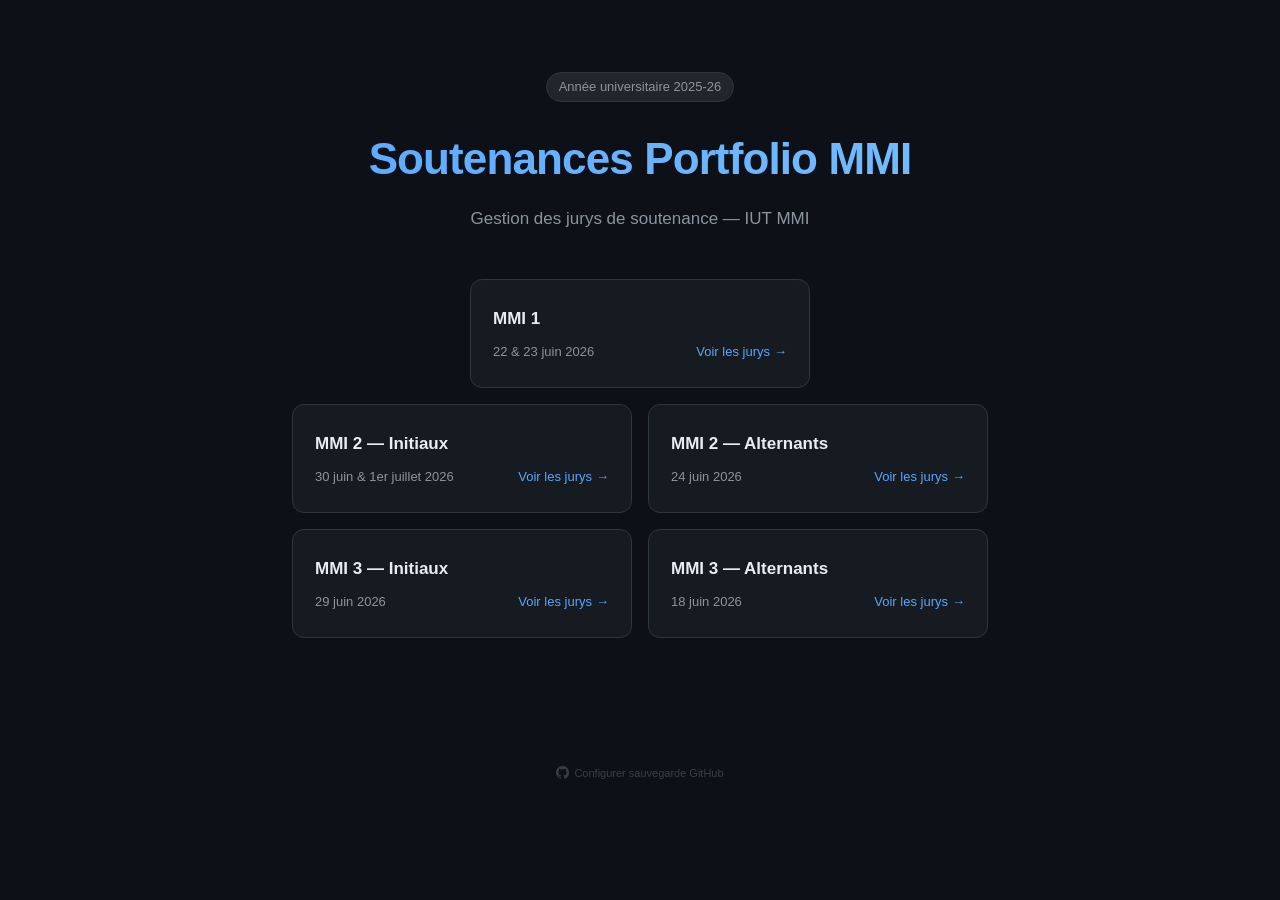
==== commit 41d73ac8: "Mise à jour des horaires des soutenances dans index.html et suppression des icônes dans style.css" ====
--- a/index.html
+++ b/index.html
@@ -16,42 +16,37 @@
       <!-- Ligne 1 : MMI 1 -->
       <div class="index-row single">
         <a href="mmi1.html" class="icard">
-          <div class="icard-icon">🎓</div>
           <h2>MMI 1</h2>
-          <div class="icard-sub">Année complète</div>
-          <div class="icard-arrow">Gérer les jurys <span>→</span></div>
+          <div class="icard-sub">22 & 23 juin 2026</div>
+          <div class="icard-arrow">Voir les jurys <span>→</span></div>
         </a>
       </div>
 
       <!-- Ligne 2 : MMI 2 Initiaux & Alternants -->
       <div class="index-row">
         <a href="mmi2_init.html" class="icard">
-          <div class="icard-icon">🎓</div>
           <h2>MMI 2 — Initiaux</h2>
-          <div class="icard-sub">Formation initiale</div>
-          <div class="icard-arrow">Gérer les jurys <span>→</span></div>
+          <div class="icard-sub">30 juin & 1er juillet 2026</div>
+          <div class="icard-arrow">Voir les jurys <span>→</span></div>
         </a>
         <a href="mmi2_alt.html" class="icard">
-          <div class="icard-icon">💼</div>
           <h2>MMI 2 — Alternants</h2>
-          <div class="icard-sub">En alternance</div>
-          <div class="icard-arrow">Gérer les jurys <span>→</span></div>
+          <div class="icard-sub">24 juin 2026</div>
+          <div class="icard-arrow">Voir les jurys <span>→</span></div>
         </a>
       </div>
 
       <!-- Ligne 3 : MMI 3 Initiaux & Alternants -->
       <div class="index-row">
         <a href="mmi3_init.html" class="icard">
-          <div class="icard-icon">🎓</div>
           <h2>MMI 3 — Initiaux</h2>
-          <div class="icard-sub">Formation initiale</div>
-          <div class="icard-arrow">Gérer les jurys <span>→</span></div>
+          <div class="icard-sub">29 juin 2026</div>
+          <div class="icard-arrow">Voir les jurys <span>→</span></div>
         </a>
         <a href="mmi3_alt.html" class="icard">
-          <div class="icard-icon">💼</div>
           <h2>MMI 3 — Alternants</h2>
-          <div class="icard-sub">En alternance</div>
-          <div class="icard-arrow">Gérer les jurys <span>→</span></div>
+          <div class="icard-sub">18 juin 2026</div>
+          <div class="icard-arrow">Voir les jurys <span>→</span></div>
         </a>
       </div>
     </div>
--- a/style.css
+++ b/style.css
@@ -208,17 +208,6 @@
 .icard:hover::after {
   opacity: 1;
 }
-.icard-icon {
-  width: 44px;
-  height: 44px;
-  border-radius: 10px;
-  background: var(--surface2);
-  border: 1px solid var(--border);
-  display: flex;
-  align-items: center;
-  justify-content: center;
-  font-size: 22px;
-}
 .icard h2 {
   font-size: 17px;
   font-weight: 700;
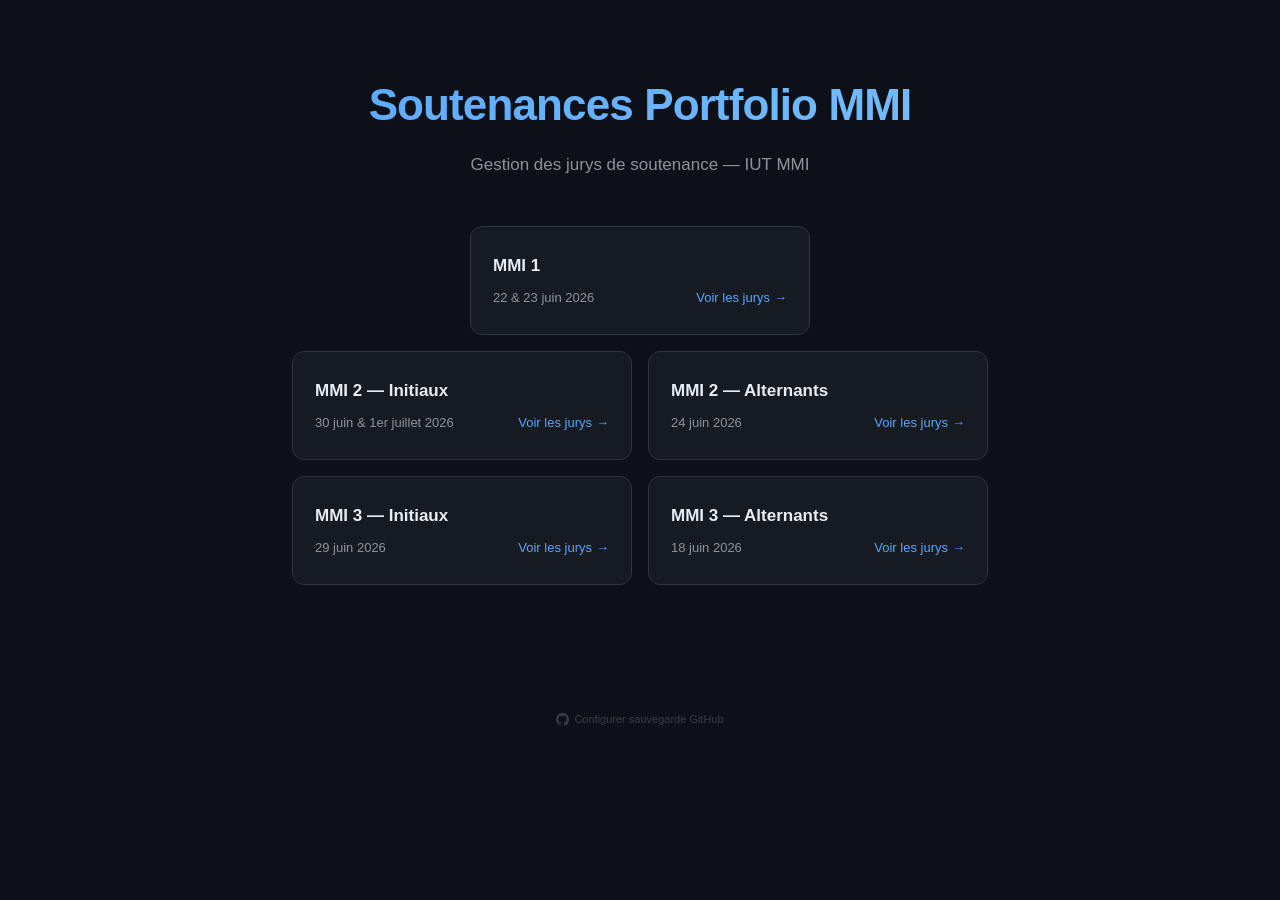
==== commit 8a500a87: "Refactor titles and SVG paths in HTML files for consistency and clarity - Updated titles in index.ht" ====
--- a/index.html
+++ b/index.html
@@ -3,12 +3,11 @@
   <head>
     <meta charset="UTF-8" />
     <meta name="viewport" content="width=device-width,initial-scale=1" />
-    <title>Soutenances Portfolio MMI 2025-26</title>
+    <title>Soutenances Portfolio MMI</title>
     <link rel="stylesheet" href="style.css" />
   </head>
   <body>
     <div class="hero">
-      <div class="year-badge">Année universitaire 2025-26</div>
       <h1>Soutenances Portfolio MMI</h1>
       <p>Gestion des jurys de soutenance — IUT MMI</p>
     </div>
--- a/style.css
+++ b/style.css
@@ -657,6 +657,176 @@
   display: none;
 }
 
+/* ── CONFIG MODAL ── */
+.cfg-btn {
+  background: var(--surface2);
+  color: #e3b341;
+  border: 1px solid #e3b341;
+  border-radius: 6px;
+  padding: 7px 16px;
+  font-size: 13px;
+  font-weight: 600;
+  cursor: pointer;
+  display: flex;
+  align-items: center;
+  gap: 7px;
+  transition: all 0.15s;
+}
+.cfg-btn:hover {
+  background: #e3b341;
+  color: #0d1117;
+}
+.cfg-modal {
+  background: var(--surface);
+  border: 1px solid var(--border);
+  border-radius: var(--r);
+  width: min(700px, 95vw);
+  max-height: 88vh;
+  display: flex;
+  flex-direction: column;
+  box-shadow: 0 20px 60px rgba(0, 0, 0, 0.7);
+  transform: translateY(16px);
+  transition: transform 0.2s;
+}
+.gh-modal-overlay.open .cfg-modal {
+  transform: translateY(0);
+}
+.cfg-modal-body {
+  padding: 20px;
+  overflow-y: auto;
+  flex: 1;
+}
+.cfg-top-row {
+  display: flex;
+  gap: 16px;
+  align-items: flex-end;
+  margin-bottom: 20px;
+  padding-bottom: 16px;
+  border-bottom: 1px solid var(--border);
+}
+.cfg-jury-section {
+  border: 1px solid var(--border);
+  border-radius: 8px;
+  margin-bottom: 10px;
+  overflow: hidden;
+}
+.cfg-jury-hdr {
+  display: flex;
+  align-items: center;
+  gap: 10px;
+  padding: 9px 12px;
+  background: var(--surface2);
+  border-bottom: 1px solid var(--border);
+}
+.cfg-jury-num {
+  font-weight: 600;
+  font-size: 12px;
+  color: var(--accent);
+  white-space: nowrap;
+  min-width: 46px;
+}
+.cfg-jury-date-row {
+  display: flex;
+  align-items: center;
+  gap: 10px;
+  padding: 10px 12px;
+  border-bottom: 1px solid var(--border);
+}
+.cfg-date-input {
+  flex: 1;
+  min-width: 160px;
+  padding: 6px 8px;
+  font-size: 13px;
+  color-scheme: dark;
+}
+.cfg-period-select {
+  padding: 6px 8px;
+  font-size: 12px;
+  min-width: 110px;
+}
+.cfg-creneaux {
+  padding: 10px 12px;
+  display: grid;
+  grid-template-columns: repeat(4, 1fr);
+  gap: 6px;
+}
+.cfg-creneau-row {
+  display: flex;
+  align-items: center;
+  gap: 5px;
+}
+.cfg-creneau-lbl {
+  font-size: 11px;
+  color: var(--muted);
+  min-width: 12px;
+  text-align: right;
+  flex-shrink: 0;
+}
+.cfg-creneau-input {
+  font-size: 12px !important;
+  padding: 5px 7px !important;
+}
+.cfg-import-section {
+  border-top: 1px solid var(--border);
+  padding: 12px;
+}
+.cfg-section-lbl {
+  font-size: 11px;
+  font-weight: 600;
+  text-transform: uppercase;
+  letter-spacing: .06em;
+  color: var(--muted);
+  margin-bottom: 8px;
+}
+.cfg-import-row {
+  display: flex;
+  align-items: center;
+  gap: 10px;
+}
+.cfg-file-input {
+  flex: 1;
+  cursor: pointer;
+  padding: 5px 7px;
+  font-size: 13px;
+}
+.cfg-import-preview {
+  margin-top: 10px;
+  max-height: 220px;
+  overflow-y: auto;
+}
+.cfg-import-preview-list {
+  display: flex;
+  flex-wrap: wrap;
+  gap: 10px;
+}
+.cfg-import-jury {
+  flex: 1;
+  min-width: 110px;
+  background: var(--card);
+  border: 1px solid var(--border);
+  border-radius: 6px;
+  padding: 8px 10px;
+}
+.cfg-import-jury strong {
+  display: block;
+  font-size: 11px;
+  text-transform: uppercase;
+  letter-spacing: .05em;
+  color: var(--muted);
+  margin-bottom: 4px;
+}
+.cfg-import-jury ol {
+  margin: 0;
+  padding-left: 18px;
+  font-size: 12px;
+  line-height: 1.6;
+}
+.cfg-import-warn {
+  margin-top: 6px;
+  font-size: 12px;
+  color: #f59e0b;
+}
+
 /* ── PRINT ── */
 @media print {
   @page {
